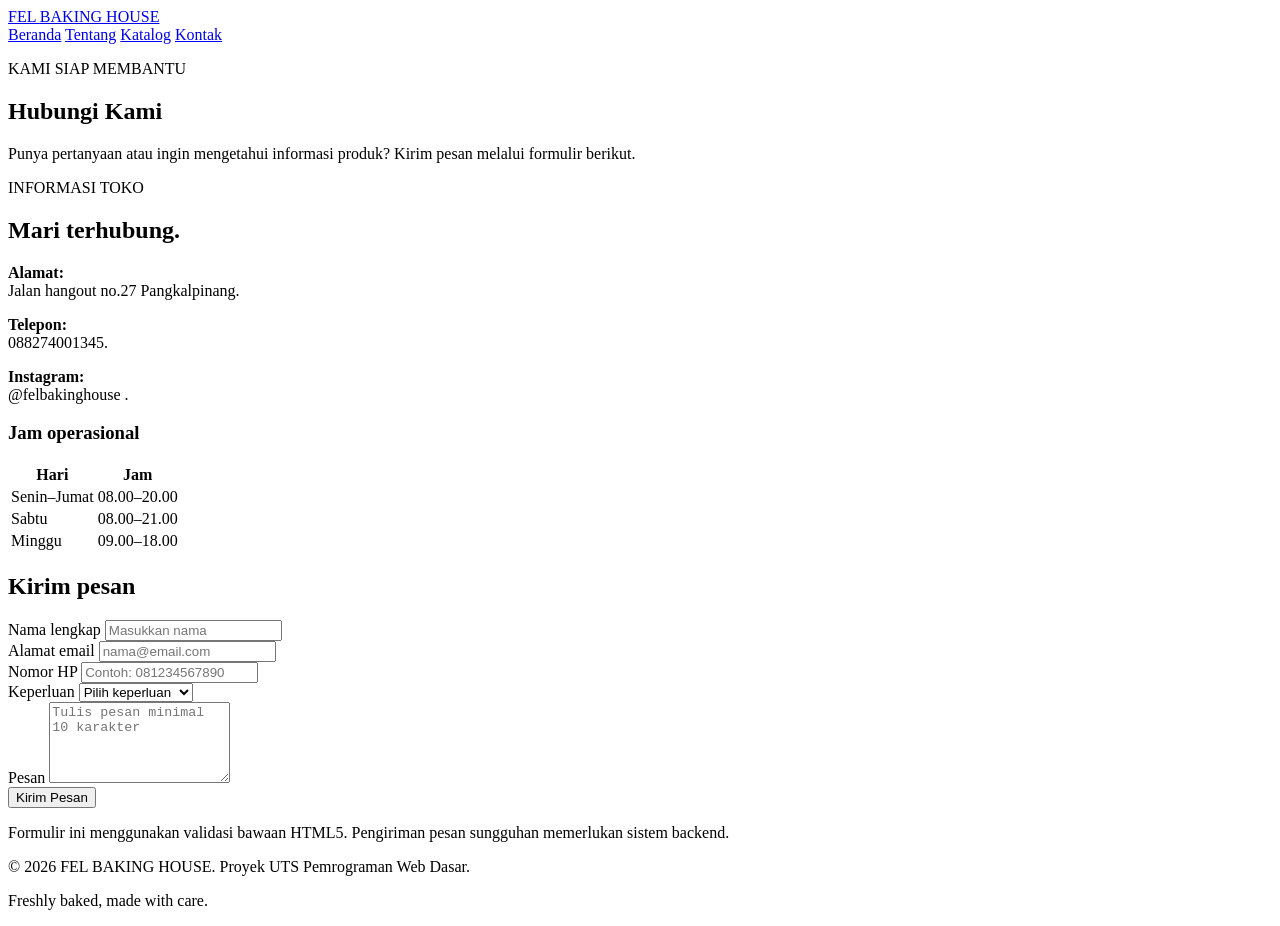
==== kontak.html @ f001ee34 "Add files via upload" ====
<!DOCTYPE html>
<html lang="id">
<head>
    <meta charset="UTF-8">
    <meta name="viewport" content="width=device-width, initial-scale=1.0">
    <title>Kontak | FEL BAKING HOUSE</title>
    <link rel="stylesheet" href="css/style.css">
</head>
<body>
    <header class="site-header">
        <a class="logo" href="index.html">FEL <span>BAKING HOUSE</span></a>
        <nav class="main-nav" aria-label="Navigasi utama">
            <a href="index.html">Beranda</a>
            <a href="tentang.html">Tentang</a>
            <a href="katalog.html">Katalog</a>
            <a class="active" href="kontak.html">Kontak</a>
        </nav>
    </header>

    <main>
        <section class="page-banner">
            <p class="eyebrow">KAMI SIAP MEMBANTU</p>
            <h1>Hubungi Kami</h1>
            <p>Punya pertanyaan atau ingin mengetahui informasi produk? Kirim pesan melalui formulir berikut.</p>
        </section>

        <section class="contact-layout section">
            <div class="contact-info">
                <p class="eyebrow">INFORMASI TOKO</p>
                <h2>Mari terhubung.</h2>
                <p><strong>Alamat:</strong><br>Jalan hangout no.27 Pangkalpinang.</p>
                <p><strong>Telepon:</strong><br>088274001345.</p>
                <p><strong>Instagram:</strong><br>@felbakinghouse .</p>
                <h3>Jam operasional</h3>
                <div class="table-wrap">
                    <table>
                        <thead><tr><th>Hari</th><th>Jam</th></tr></thead>
                        <tbody>
                            <tr><td>Senin–Jumat</td><td>08.00–20.00</td></tr>
                            <tr><td>Sabtu</td><td>08.00–21.00</td></tr>
                            <tr><td>Minggu</td><td>09.00–18.00</td></tr>
                        </tbody>
                    </table>
                </div>
                
            </div>

            <form class="contact-form" action="#" method="get">
                <h2>Kirim pesan</h2>
                <div class="form-group">
                    <label for="nama">Nama lengkap</label>
                    <input type="text" id="nama" name="nama" placeholder="Masukkan nama" required>
                </div>
                <div class="form-group">
                    <label for="email">Alamat email</label>
                    <input type="email" id="email" name="email" placeholder="nama@email.com" required>
                </div>
                <div class="form-group">
                    <label for="telepon">Nomor HP</label>
                    <input type="tel" id="telepon" name="telepon" placeholder="Contoh: 081234567890" pattern="[0-9]{10,13}" required>
                </div>
                <div class="form-group">
                    <label for="keperluan">Keperluan</label>
                    <select id="keperluan" name="keperluan" required>
                        <option value="">Pilih keperluan</option>
                        <option value="informasi-menu">Informasi menu</option>
                        <option value="pemesanan">Pemesanan</option>
                        <option value="kerja-sama">Kerja sama</option>
                        <option value="lainnya">Lainnya</option>
                    </select>
                </div>
                <div class="form-group">
                    <label for="pesan">Pesan</label>
                    <textarea id="pesan" name="pesan" rows="5" minlength="10" maxlength="300" placeholder="Tulis pesan minimal 10 karakter" required></textarea>
                </div>
                <button class="button" type="submit">Kirim Pesan</button>
                <p class="form-hint">Formulir ini menggunakan validasi bawaan HTML5. Pengiriman pesan sungguhan memerlukan sistem backend.</p>
            </form>
        </section>
    </main>

    <footer class="site-footer"><p>© 2026 FEL BAKING HOUSE. Proyek UTS Pemrograman Web Dasar.</p><p>Freshly baked, made with care.</p></footer>
</body>
</html>
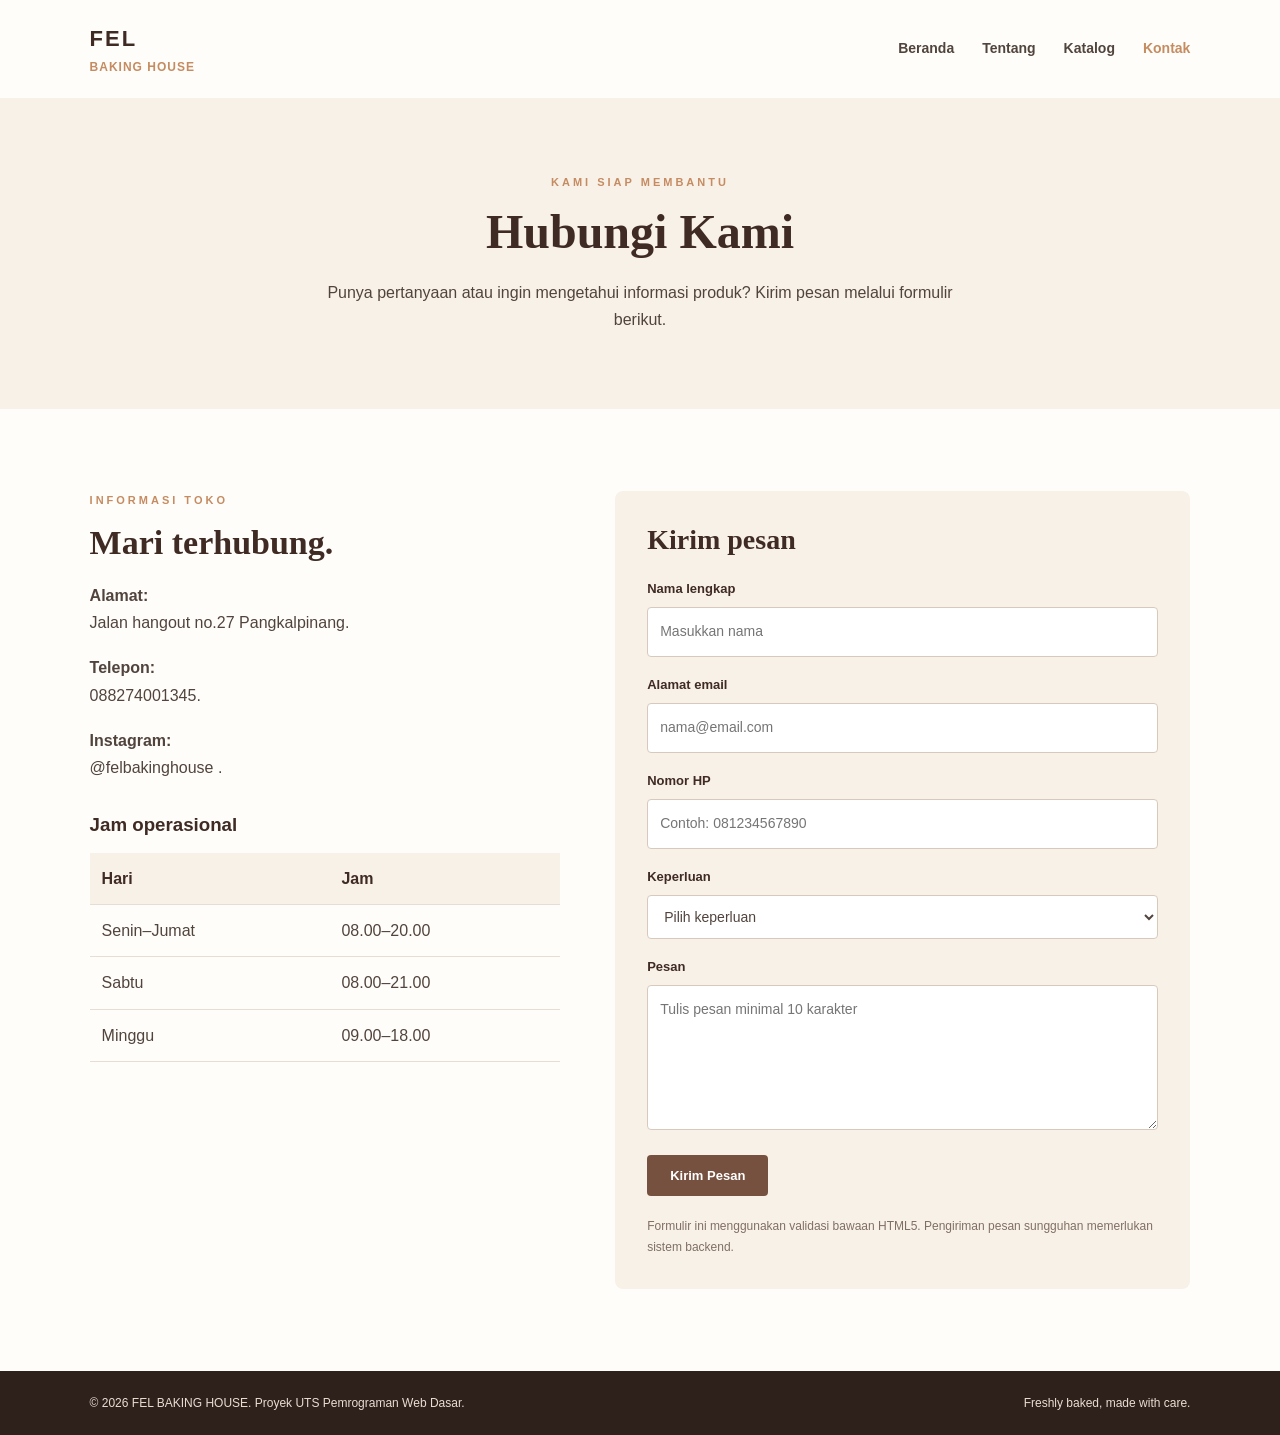
==== commit 7a6a3d0a: "Update stylesheet link in kontak.html" ====
--- a/kontak.html
+++ b/kontak.html
@@ -4,7 +4,7 @@
     <meta charset="UTF-8">
     <meta name="viewport" content="width=device-width, initial-scale=1.0">
     <title>Kontak | FEL BAKING HOUSE</title>
-    <link rel="stylesheet" href="css/style.css">
+    <link rel="stylesheet" href="css.css">
 </head>
 <body>
     <header class="site-header">
--- a/css.css
+++ b/css.css
@@ -0,0 +1,558 @@
+:root {
+    --warna-utama: #76513f;
+    --warna-gelap: #3f2b24;
+    --warna-krem: #f8f1e8;
+    --warna-putih: #fffdf9;
+    --warna-aksen: #c58b61;
+    --warna-teks: #51443d;
+    --bayangan: 0 12px 30px rgba(63, 43, 36, 0.10);
+}
+
+* {
+    box-sizing: border-box;
+    margin: 0;
+    padding: 0;
+}
+
+html {
+    scroll-behavior: smooth;
+}
+
+body {
+    background: var(--warna-putih);
+    color: var(--warna-teks);
+    font-family: Arial, Helvetica, sans-serif;
+    line-height: 1.7;
+}
+
+a {
+    color: inherit;
+    text-decoration: none;
+}
+
+.site-header {
+    align-items: center;
+    background: var(--warna-putih);
+    display: flex;
+    justify-content: space-between;
+    padding: 20px 7%;
+    gap: 24px;
+    position: relative;
+    z-index: 2;
+}
+
+.logo {
+    color: var(--warna-gelap);
+    font-size: 22px;
+    font-weight: 800;
+    letter-spacing: 2px;
+}
+
+.logo span {
+    color: var(--warna-aksen);
+    font-size: 12px;
+    letter-spacing: 1px;
+    display: block;
+}
+
+.main-nav {
+    display: flex;
+    flex-wrap: wrap;
+    gap: 28px;
+}
+
+.main-nav a {
+    color: var(--warna-teks);
+    font-size: 14px;
+    font-weight: 700;
+    transition: color 0.3s ease;
+}
+
+.main-nav a:hover,
+.main-nav a.active {
+    color: var(--warna-aksen);
+}
+
+.hero {
+    align-items: center;
+    background: var(--warna-krem);
+    display: grid;
+    gap: 45px;
+    grid-template-columns: 1fr 1fr;
+    min-height: 520px;
+    padding: 65px 7%;
+}
+
+.hero-content {
+    max-width: 560px;
+}
+
+.eyebrow {
+    color: var(--warna-aksen);
+    font-size: 11px;
+    font-weight: 800;
+    letter-spacing: 3px;
+    margin-bottom: 14px;
+}
+
+.hero h1,
+.page-banner h1 {
+    color: var(--warna-gelap);
+    font-family: Georgia, "Times New Roman", serif;
+    font-size: clamp(36px, 5vw, 58px);
+    line-height: 1.12;
+    margin-bottom: 20px;
+}
+
+.hero h1 span {
+    color: var(--warna-utama);
+    font-style: italic;
+}
+
+.hero-description {
+    margin-bottom: 28px;
+    max-width: 470px;
+}
+
+.hero-photo {
+    animation: muncul 1s ease both;
+    background: url("https://images.unsplash.com/photo-1509440159596-0249088772ff?auto=format&fit=crop&w=1200&q=85") center/cover;
+    border-radius: 48% 48% 12px 12px;
+    box-shadow: var(--bayangan);
+    min-height: 390px;
+}
+
+.button {
+    background: var(--warna-utama);
+    border: 0;
+    border-radius: 4px;
+    color: white;
+    cursor: pointer;
+    display: inline-block;
+    font-size: 13px;
+    font-weight: 700;
+    padding: 13px 23px;
+    transition: background 0.3s ease, transform 0.3s ease;
+}
+
+.button:hover {
+    background: var(--warna-gelap);
+    transform: translateY(-3px);
+}
+
+.section {
+    padding: 82px 7%;
+}
+
+.section-heading {
+    margin: 0 auto 38px;
+    max-width: 650px;
+    text-align: center;
+}
+
+.section-heading h2,
+.about-copy h2,
+.contact-info h2,
+.contact-form h2,
+.hours-band h2 {
+    color: var(--warna-gelap);
+    font-family: Georgia, "Times New Roman", serif;
+    font-size: 34px;
+    line-height: 1.2;
+    margin-bottom: 13px;
+}
+
+.featured-grid,
+.catalog-grid {
+    display: grid;
+    gap: 25px;
+    grid-template-columns: repeat(3, 1fr);
+}
+
+.food-card {
+    background: white;
+    border-radius: 8px;
+    box-shadow: var(--bayangan);
+    overflow: hidden;
+    transition: transform 0.3s ease, box-shadow 0.3s ease;
+}
+
+.food-card:hover {
+    box-shadow: 0 18px 38px rgba(63, 43, 36, 0.16);
+    transform: translateY(-7px);
+}
+
+.food-card img {
+    display: block;
+    height: 230px;
+    object-fit: cover;
+    width: 100%;
+}
+
+.food-card-body {
+    padding: 22px;
+}
+
+.food-card h2,
+.food-card h3 {
+    color: var(--warna-gelap);
+    font-family: Georgia, "Times New Roman", serif;
+    font-size: 21px;
+    margin: 5px 0 7px;
+}
+
+.food-card p {
+    font-size: 14px;
+    margin-bottom: 12px;
+}
+
+.price {
+    color: var(--warna-utama);
+    font-size: 15px;
+    font-weight: 800;
+}
+
+.center-action {
+    margin-top: 32px;
+    text-align: center;
+}
+
+.text-link {
+    color: var(--warna-utama);
+    font-size: 14px;
+    font-weight: 800;
+}
+
+.text-link:hover {
+    color: var(--warna-aksen);
+}
+
+.hours-band {
+    align-items: center;
+    background: var(--warna-gelap);
+    color: #f8f1e8;
+    display: flex;
+    gap: 35px;
+    justify-content: space-between;
+    padding: 48px 7%;
+}
+
+.hours-band h2 {
+    color: white;
+    font-size: 28px;
+    max-width: 440px;
+}
+
+.hours-band .eyebrow {
+    color: #e0b18c;
+}
+
+.hours-band > p {
+    max-width: 330px;
+}
+
+.button-light {
+    background: var(--warna-krem);
+    color: var(--warna-gelap);
+    white-space: nowrap;
+}
+
+.button-light:hover {
+    background: white;
+}
+
+.site-footer {
+    background: #2e211c;
+    color: #e9ddd3;
+    display: flex;
+    flex-wrap: wrap;
+    font-size: 12px;
+    gap: 12px;
+    justify-content: space-between;
+    padding: 22px 7%;
+}
+
+.page-banner {
+    background: var(--warna-krem);
+    padding: 75px 7%;
+    text-align: center;
+}
+
+.page-banner h1 {
+    font-size: clamp(34px, 5vw, 48px);
+}
+
+.page-banner > p:last-child {
+    margin: 0 auto;
+    max-width: 650px;
+}
+
+.about-layout {
+    align-items: center;
+    display: grid;
+    gap: 55px;
+    grid-template-columns: 0.9fr 1.1fr;
+}
+
+.about-photo {
+    background: url("https://images.unsplash.com/photo-1555507036-ab1f4038808a?auto=format&fit=crop&w=1100&q=85") center/cover;
+    border-radius: 8px;
+    min-height: 410px;
+}
+
+.about-copy p:not(.eyebrow) {
+    margin-top: 15px;
+}
+
+.values-section {
+    background: var(--warna-krem);
+    padding: 75px 7%;
+}
+
+.values-grid {
+    display: grid;
+    gap: 25px;
+    grid-template-columns: repeat(2, 1fr);
+    margin: 0 auto;
+    max-width: 950px;
+}
+
+.value-card {
+    background: white;
+    border-radius: 8px;
+    padding: 30px;
+}
+
+.value-card h3 {
+    color: var(--warna-utama);
+    font-family: Georgia, "Times New Roman", serif;
+    font-size: 24px;
+    margin-bottom: 10px;
+}
+
+.team-grid {
+    display: grid;
+    gap: 25px;
+    grid-template-columns: repeat(3, 1fr);
+}
+
+.team-card {
+    background: var(--warna-krem);
+    border-radius: 8px;
+    padding: 28px;
+    text-align: center;
+}
+
+.team-avatar {
+    align-items: center;
+    background: var(--warna-utama);
+    border-radius: 50%;
+    color: white;
+    display: flex;
+    font-family: Georgia, "Times New Roman", serif;
+    font-size: 32px;
+    height: 75px;
+    justify-content: center;
+    margin: 0 auto 14px;
+    width: 75px;
+}
+
+.team-card h3 {
+    color: var(--warna-gelap);
+}
+
+.team-card p {
+    font-size: 13px;
+}
+
+.category {
+    color: var(--warna-aksen);
+    font-size: 10px;
+    font-weight: 800;
+    letter-spacing: 2px;
+    text-transform: uppercase;
+}
+
+.catalog-note,
+.small-note,
+.form-hint {
+    color: #806f64;
+    font-size: 12px;
+    margin-top: 20px;
+}
+
+.contact-layout {
+    align-items: start;
+    display: grid;
+    gap: 55px;
+    grid-template-columns: 0.9fr 1.1fr;
+}
+
+.contact-info > p:not(.eyebrow) {
+    margin: 18px 0;
+}
+
+.contact-info h3 {
+    color: var(--warna-gelap);
+    margin: 28px 0 12px;
+}
+
+.table-wrap {
+    overflow-x: auto;
+}
+
+table {
+    border-collapse: collapse;
+    min-width: 300px;
+    width: 100%;
+}
+
+th,
+td {
+    border-bottom: 1px solid #e8ddd3;
+    padding: 12px;
+    text-align: left;
+}
+
+th {
+    background: var(--warna-krem);
+    color: var(--warna-gelap);
+}
+
+.contact-form {
+    background: var(--warna-krem);
+    border-radius: 8px;
+    padding: 32px;
+}
+
+.contact-form h2 {
+    font-size: 28px;
+    margin-bottom: 22px;
+}
+
+.form-group {
+    margin-bottom: 17px;
+}
+
+.form-group label {
+    color: var(--warna-gelap);
+    display: block;
+    font-size: 13px;
+    font-weight: 700;
+    margin-bottom: 7px;
+}
+
+.form-group input,
+.form-group select,
+.form-group textarea {
+    background: white;
+    border: 1px solid #d9c9bc;
+    border-radius: 4px;
+    color: var(--warna-teks);
+    font: inherit;
+    font-size: 14px;
+    padding: 12px;
+    width: 100%;
+}
+
+.form-group input:focus,
+.form-group select:focus,
+.form-group textarea:focus {
+    border-color: var(--warna-utama);
+    outline: 2px solid rgba(118, 81, 63, 0.15);
+}
+
+.form-group textarea {
+    resize: vertical;
+}
+
+@keyframes muncul {
+    from { opacity: 0; transform: translateY(18px); }
+    to { opacity: 1; transform: translateY(0); }
+}
+
+@media (max-width: 600px) {
+    .site-header {
+        align-items: flex-start;
+        flex-direction: column;
+        gap: 14px;
+        padding: 18px 6%;
+    }
+
+    .main-nav {
+        flex-direction: column;
+        gap: 8px;
+        width: 100%;
+    }
+
+    .main-nav a {
+        border-bottom: 1px solid #eee4dc;
+        padding: 5px 0;
+    }
+
+    .hero {
+        grid-template-columns: 1fr;
+        padding: 48px 6%;
+    }
+
+    .hero-photo {
+        min-height: 260px;
+    }
+
+    .section {
+        padding: 58px 6%;
+    }
+
+    .featured-grid,
+    .catalog-grid,
+    .team-grid,
+    .values-grid,
+    .about-layout,
+    .contact-layout {
+        grid-template-columns: 1fr;
+    }
+
+    .food-card img {
+        height: 220px;
+    }
+
+    .hours-band {
+        align-items: flex-start;
+        flex-direction: column;
+        padding: 42px 6%;
+    }
+
+    .page-banner {
+        padding: 55px 6%;
+    }
+
+    .about-photo {
+        min-height: 280px;
+    }
+
+    .contact-form {
+        padding: 23px;
+    }
+
+    .site-footer {
+        flex-direction: column;
+        padding: 22px 6%;
+    }
+}
+
+@media (min-width: 992px) {
+    .hero {
+        padding-left: max(7%, calc((100% - 1200px) / 2));
+        padding-right: max(7%, calc((100% - 1200px) / 2));
+    }
+
+    .section,
+    .values-section {
+        padding-left: max(7%, calc((100% - 1200px) / 2));
+        padding-right: max(7%, calc((100% - 1200px) / 2));
+    }
+
+    .catalog-grid {
+        grid-template-columns: repeat(3, 1fr);
+    }
+}
